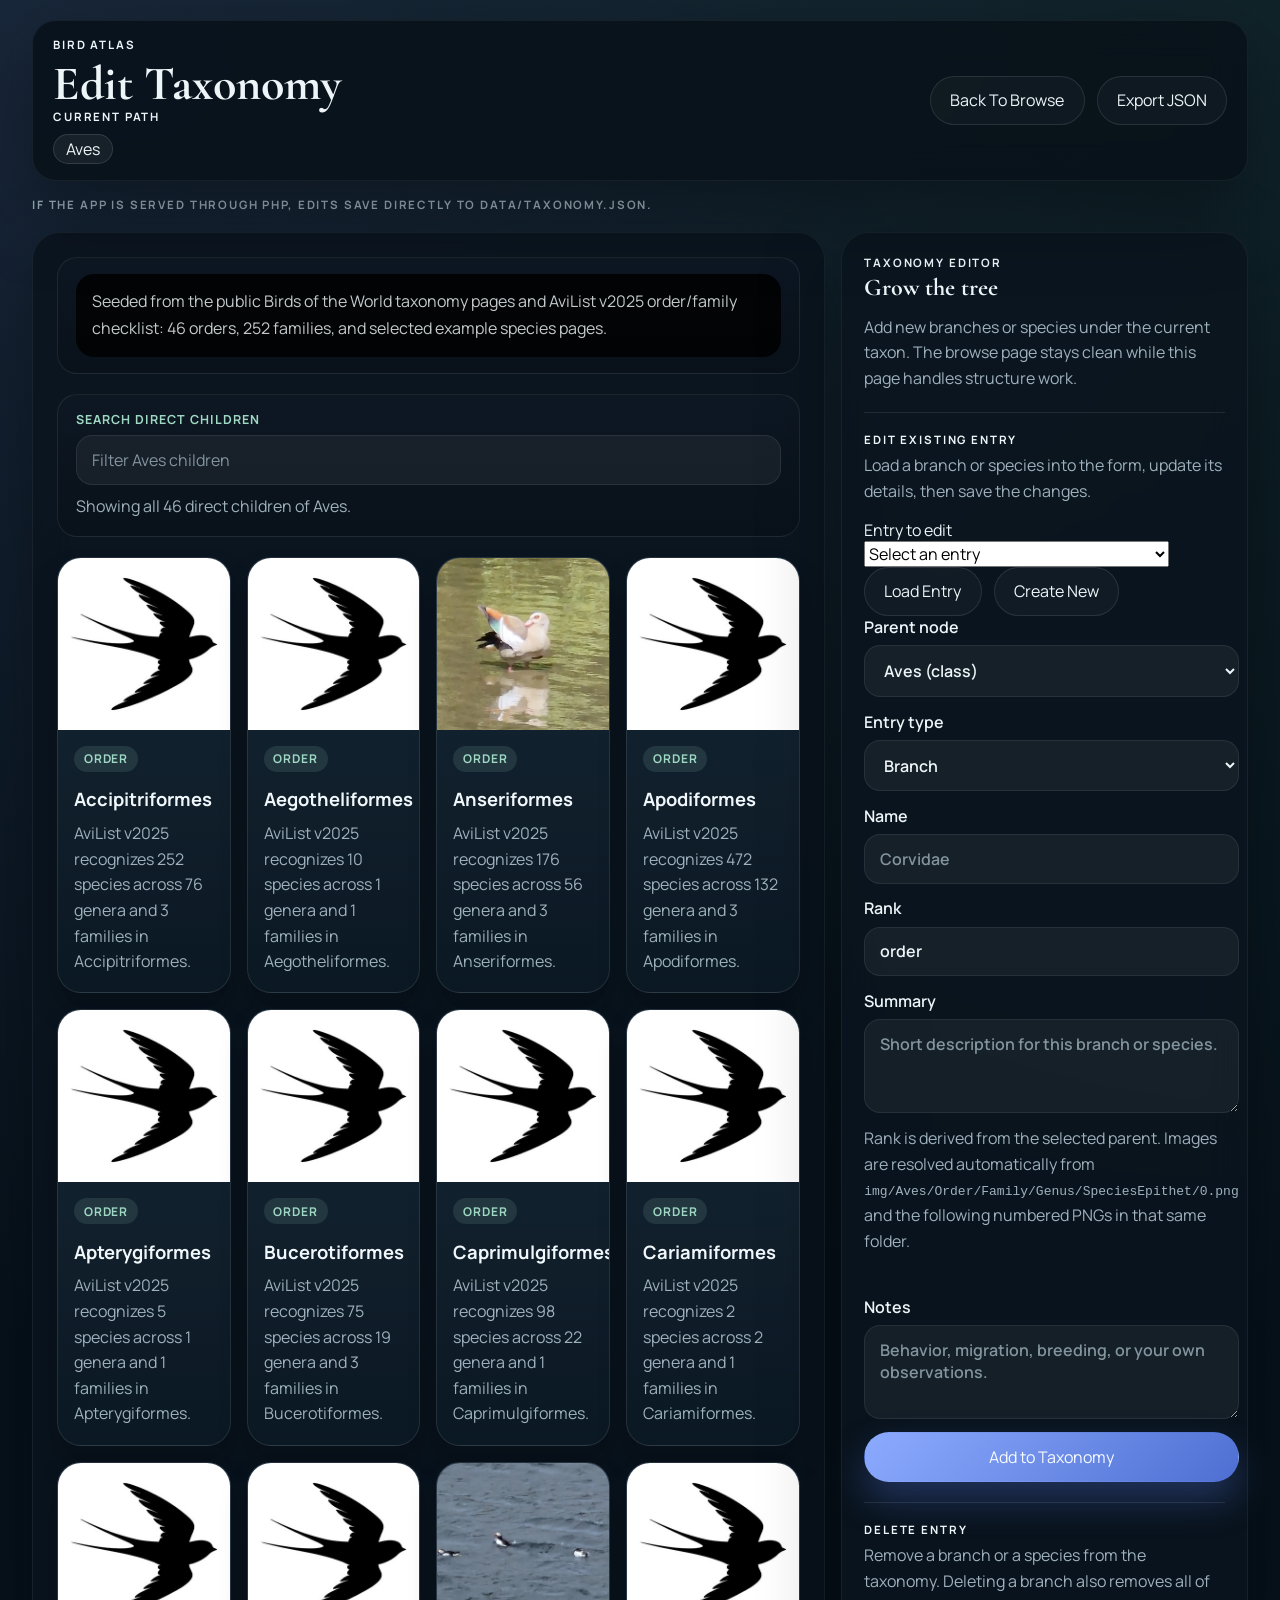
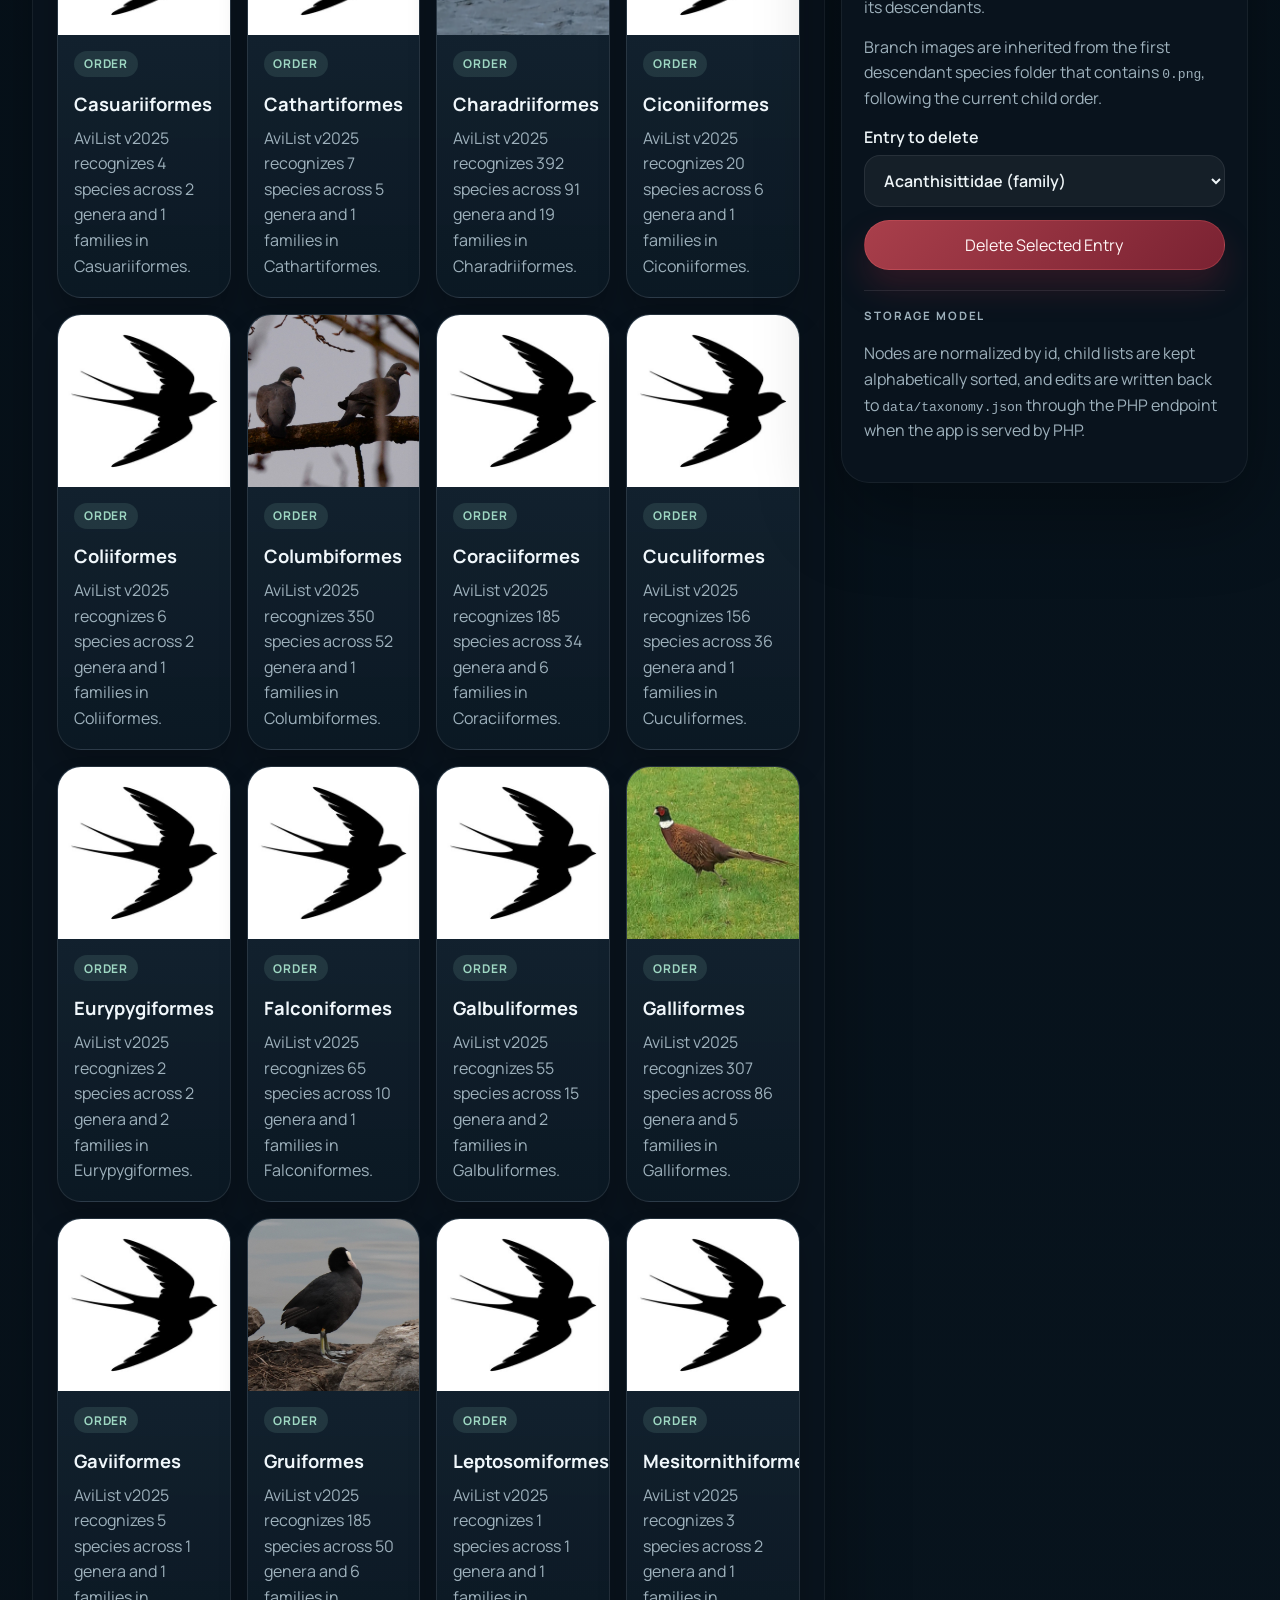
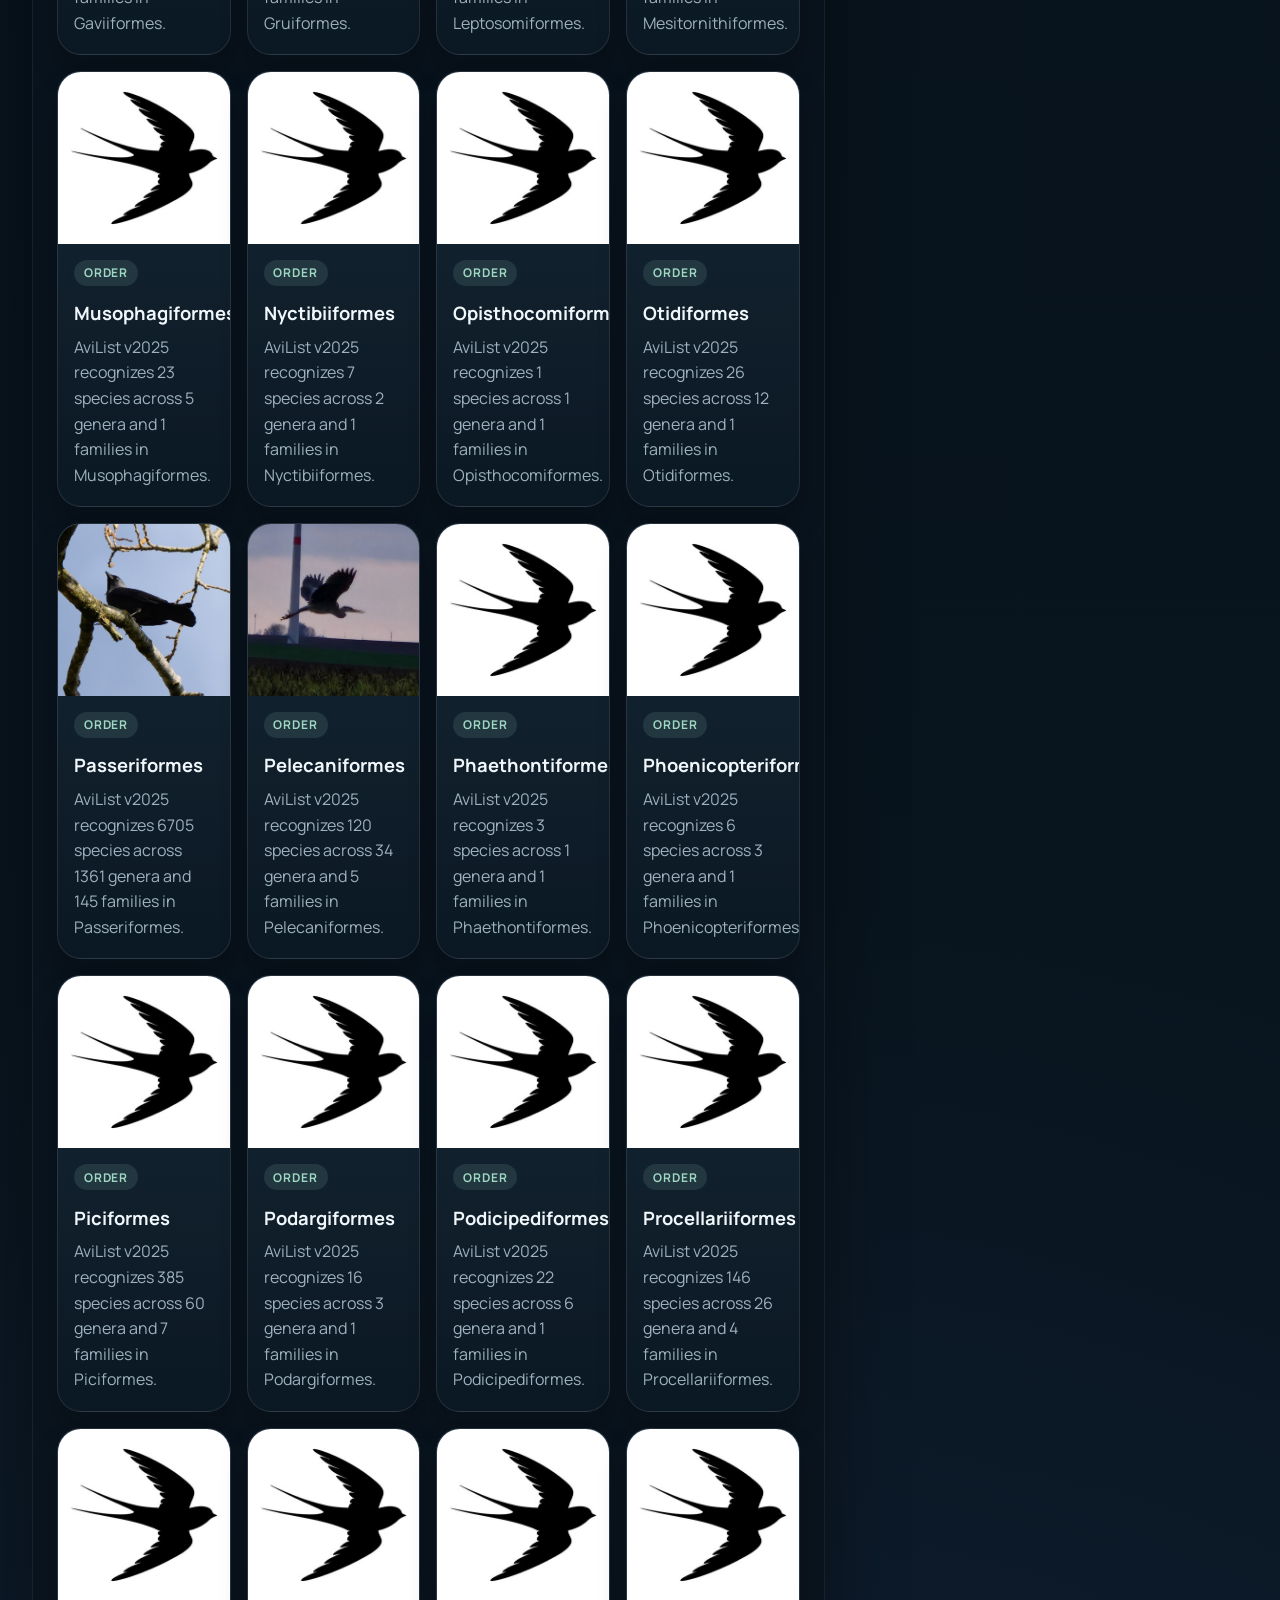
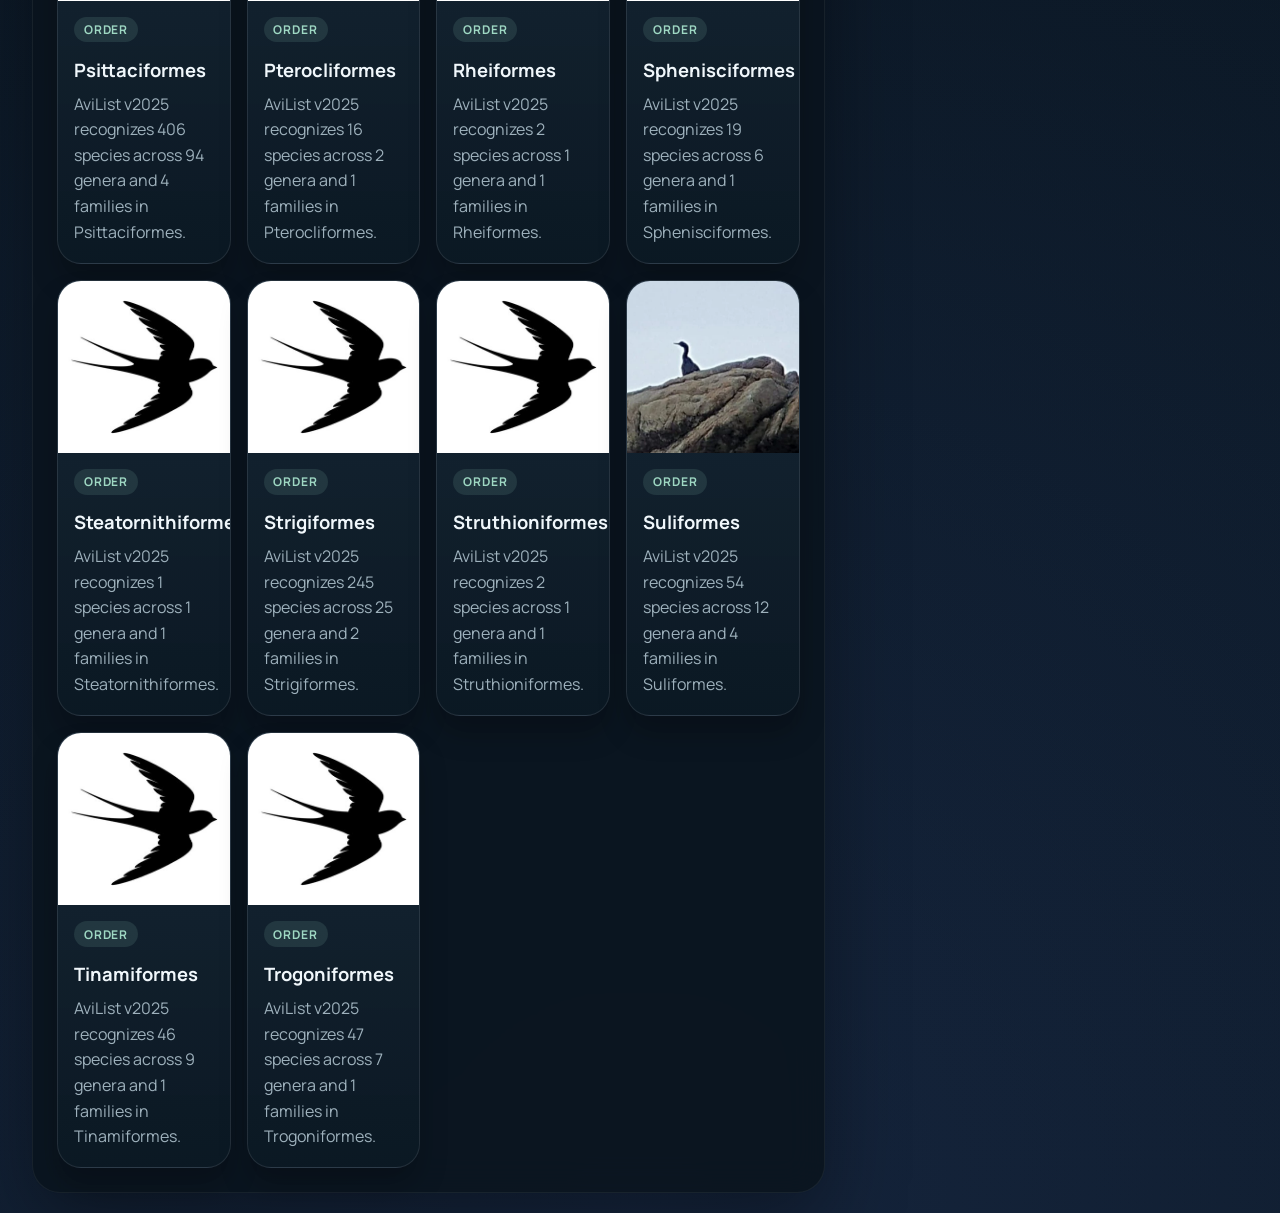
==== edit.html @ 766e28b5 "first commit" ====
<!DOCTYPE html>
<html lang="en">
  <head>
    <meta charset="UTF-8" />
    <meta name="viewport" content="width=device-width, initial-scale=1.0" />
    <title>Bird Atlas Editor</title>
    <link rel="preconnect" href="https://fonts.googleapis.com" />
    <link rel="preconnect" href="https://fonts.gstatic.com" crossorigin />
    <link
      href="https://fonts.googleapis.com/css2?family=Cormorant+Garamond:wght@500;600;700&family=Manrope:wght@400;500;600;700&display=swap"
      rel="stylesheet"
    />
    <link rel="stylesheet" href="./styles-dark.css" />
  </head>
  <body class="edit-page">
    <section class="app-screen editor-shell">
      <header class="topbar">
        <div class="topbar__meta">
          <p class="eyebrow">Bird Atlas</p>
          <h1 class="topbar__title">Edit Taxonomy</h1>
          <p class="eyebrow">Current path</p>
          <nav id="breadcrumb" class="breadcrumb" aria-label="Breadcrumb"></nav>
        </div>
        <div class="topbar__actions">
          <a class="ghost-button" id="open-browse-link" href="./browse.html">
            Back To Browse
          </a>
          <button class="ghost-button" id="export-button" type="button">
            Export JSON
          </button>
        </div>
      </header>
      <p class="eyebrow topbar-status" id="file-status"></p>

      <main class="main-grid">
        <section class="content-panel">
          <div id="view"></div>
        </section>

        <aside class="editor-panel">
          <div class="editor-panel__header">
            <p class="eyebrow">Taxonomy editor</p>
            <h2>Grow the tree</h2>
            <p>
              Add new branches or species under the current taxon. The browse
              page stays clean while this page handles structure work.
            </p>
          </div>

          <section class="delete-panel">
            <p class="eyebrow">Edit existing entry</p>
            <p class="delete-copy">
              Load a branch or species into the form, update its details, then
              save the changes.
            </p>
            <label>
              Entry to edit
              <select id="edit-node-id" name="editNodeId"></select>
            </label>
            <div class="topbar__actions">
              <button class="ghost-button" id="load-entry-button" type="button">
                Load Entry
              </button>
              <button
                class="ghost-button hidden"
                id="cancel-edit-button"
                type="button"
              >
                Create New
              </button>
            </div>
          </section>

          <form id="editor-form" class="editor-form">
            <label>
              Parent node
              <select id="parent-id" name="parentId" required></select>
            </label>

            <label>
              Entry type
              <select id="node-type" name="nodeType">
                <option value="taxon">Branch</option>
                <option value="species">Leaf</option>
              </select>
            </label>

            <label>
              Name
              <input id="label" name="label" type="text" placeholder="Corvidae" required />
            </label>

            <label>
              Rank
              <input id="rank" name="rank" type="text" placeholder="Automatic" required readonly />
            </label>

            <label>
              Summary
              <textarea
                id="summary"
                name="summary"
                rows="3"
                placeholder="Short description for this branch or species."
              ></textarea>
            </label>

            <p class="delete-copy">
              Rank is derived from the selected parent. Images are resolved
              automatically from
              <code>img/Aves/Order/Family/Genus/SpeciesEpithet/0.png</code>
              and the following numbered PNGs in that same folder.
            </p>

            <div id="leaf-fields" class="leaf-fields"></div>

            <label id="species-extra" class="hidden">
              Notes
              <textarea
                id="notes"
                name="notes"
                rows="3"
                placeholder="Behavior, migration, breeding, or your own observations."
              ></textarea>
            </label>

            <button class="primary-button" id="submit-button" type="submit">
              Add to Taxonomy
            </button>
          </form>

          <section class="delete-panel">
            <p class="eyebrow">Delete entry</p>
            <p class="delete-copy">
              Remove a branch or a species from the taxonomy. Deleting a branch
              also removes all of its descendants.
            </p>
            <p class="delete-copy">
              Branch images are inherited from the first descendant species
              folder that contains <code>0.png</code>, following the current
              child order.
            </p>
            <form id="delete-form" class="delete-form">
              <label>
                Entry to delete
                <select id="delete-node-id" name="deleteNodeId"></select>
              </label>
              <button class="danger-button" type="submit">Delete Selected Entry</button>
            </form>
          </section>

          <div class="storage-note">
            <p class="eyebrow">Storage model</p>
            <p>
              Nodes are normalized by id, child lists are kept alphabetically
              sorted, and edits are written back to
              <code>data/taxonomy.json</code> through the PHP endpoint when the
              app is served by PHP.
            </p>
          </div>
        </aside>
      </main>
    </section>

    <template id="leaf-field-template">
      <label class="dynamic-field">
        <span></span>
        <input type="text" />
      </label>
    </template>

    <script type="module" src="./app.js"></script>
  </body>
</html>
---- styles-dark.css ----
:root {
  --bg: #061119;
  --bg-deep: #0d1a24;
  --panel: rgba(11, 21, 31, 0.9);
  --panel-strong: #122433;
  --text: #eef5f8;
  --text-soft: #9eb1bc;
  --accent: #8cabff;
  --accent-deep: #4e6fd2;
  --mint: #9fd8c3;
  --line: rgba(238, 245, 248, 0.1);
  --shadow: 0 28px 80px rgba(0, 0, 0, 0.36);
  --header-bg: rgba(7, 15, 23, 0.8);
}

* {
  box-sizing: border-box;
}

html {
  scroll-behavior: smooth;
}

body {
  margin: 0;
  min-height: 100vh;
  font-family: "Manrope", sans-serif;
  color: var(--text);
  background:
    radial-gradient(circle at 15% 15%, rgba(140, 171, 255, 0.16), transparent 22%),
    radial-gradient(circle at 88% 10%, rgba(104, 195, 170, 0.14), transparent 20%),
    radial-gradient(circle at 50% 100%, rgba(78, 111, 210, 0.18), transparent 34%),
    linear-gradient(180deg, #030c13 0%, #09141d 55%, #0d1a24 100%);
}

button,
a,
input,
select,
textarea {
  font: inherit;
}

button {
  cursor: pointer;
}

.hidden {
  display: none;
}

.page-shell {
  min-height: 100vh;
}

body.browse-page,
body.edit-page {
  background:
    radial-gradient(circle at top left, rgba(140, 171, 255, 0.14), transparent 22%),
    radial-gradient(circle at 100% 0%, rgba(104, 195, 170, 0.1), transparent 22%),
    radial-gradient(circle at 50% 100%, rgba(78, 111, 210, 0.16), transparent 32%),
    linear-gradient(180deg, #051019 0%, #0a1620 100%);
}

.hero-screen {
  position: relative;
  min-height: 100vh;
  display: grid;
  place-items: center;
  overflow: hidden;
}

.hero-screen__backdrop {
  position: absolute;
  inset: 0;
  background:
    linear-gradient(rgba(4, 10, 16, 0.28), rgba(4, 10, 16, 0.8)),
    url("/img/Aves/Passeriformes/Paridae/Cyanistes/Caeruleus/0.png")
      center/cover no-repeat;
  transform: scale(1.04);
}

.hero-screen__backdrop::after {
  content: "";
  position: absolute;
  inset: 0;
  background:
    radial-gradient(circle at 18% 22%, rgba(140, 171, 255, 0.18), transparent 26%),
    radial-gradient(circle at 80% 25%, rgba(104, 195, 170, 0.16), transparent 28%);
  animation: drift 18s ease-in-out infinite alternate;
}

.hero-screen__content {
  position: relative;
  z-index: 1;
  width: min(760px, calc(100% - 2.5rem));
  padding: 3rem;
  border: 1px solid rgba(255, 255, 255, 0.12);
  border-radius: 32px;
  color: #f5fbff;
  background: rgba(7, 16, 24, 0.42);
  backdrop-filter: blur(18px);
  box-shadow: var(--shadow);
  animation: rise 0.8s ease;
}

.eyebrow {
  margin: 0 0 0.4rem;
  text-transform: uppercase;
  letter-spacing: 0.16em;
  font-size: 0.72rem;
  font-weight: 700;
}

.hero-screen h1,
.editor-panel h2,
.view-heading h2,
.species-hero h2,
.topbar__title {
  margin: 0;
  font-family: "Cormorant Garamond", serif;
  line-height: 0.92;
}

.hero-screen h1 {
  font-size: clamp(4rem, 10vw, 7rem);
}

.hero-copy {
  width: min(100%, 32rem);
  margin: 1.25rem 0 0;
  font-size: 1.05rem;
  line-height: 1.7;
  color: rgba(238, 245, 248, 0.82);
}

.hero-actions,
.topbar__actions {
  display: flex;
  flex-wrap: wrap;
  gap: 0.75rem;
}

.topbar-status {
  margin: 0 0 1.25rem;
  color: var(--text-soft);
}

.hero-actions {
  margin-top: 1.8rem;
}

.primary-button,
.ghost-button {
  display: inline-flex;
  align-items: center;
  justify-content: center;
  min-height: 3rem;
  padding: 0.8rem 1.2rem;
  border-radius: 999px;
  border: 1px solid transparent;
  text-decoration: none;
  transition:
    transform 160ms ease,
    background 160ms ease,
    border-color 160ms ease,
    box-shadow 160ms ease;
}

.primary-button {
  color: #f7fbff;
  background: linear-gradient(135deg, var(--accent) 0%, var(--accent-deep) 100%);
  box-shadow: 0 18px 36px rgba(78, 111, 210, 0.34);
}

.ghost-button {
  color: inherit;
  background: rgba(255, 255, 255, 0.03);
  border-color: rgba(255, 255, 255, 0.1);
}

.primary-button:hover,
.ghost-button:hover,
.card:hover,
.breadcrumb button:hover {
  transform: translateY(-2px);
}

.app-screen {
  padding: 1.25rem;
}

.browser-shell {
  width: min(1240px, calc(100% - 1.5rem));
  margin: 0 auto;
}

.editor-shell {
  width: min(1380px, calc(100% - 1.5rem));
  margin: 0 auto;
}

.topbar {
  position: sticky;
  top: 0;
  z-index: 10;
  display: flex;
  justify-content: space-between;
  gap: 1rem;
  align-items: center;
  padding: 1rem 1.25rem;
  margin-bottom: 1rem;
  border: 1px solid rgba(255, 255, 255, 0.06);
  border-radius: 24px;
  color: #eef5f8;
  background: var(--header-bg);
  backdrop-filter: blur(18px);
  box-shadow: var(--shadow);
}

.topbar__meta {
  display: grid;
  gap: 0.2rem;
}

.topbar__title {
  font-size: clamp(2rem, 4vw, 3rem);
}

.breadcrumb {
  display: flex;
  flex-wrap: wrap;
  gap: 0.55rem;
  align-items: center;
}

.breadcrumb button {
  padding: 0.2rem 0.75rem;
  border-radius: 999px;
  border: 1px solid rgba(255, 255, 255, 0.12);
  color: #eef5f8;
  background: rgba(255, 255, 255, 0.06);
}

.breadcrumb span {
  opacity: 0.62;
}

.main-grid {
  display: grid;
  grid-template-columns: minmax(0, 1.85fr) minmax(310px, 0.95fr);
  gap: 1rem;
}

.browse-layout {
  display: block;
}

.content-panel,
.editor-panel {
  border: 1px solid rgba(255, 255, 255, 0.06);
  border-radius: 28px;
  background: var(--panel);
  box-shadow: var(--shadow);
  backdrop-filter: blur(18px);
}

.content-panel {
  padding: 1.5rem;
}

.browse-panel {
  min-height: calc(100vh - 8rem);
}

.editor-panel {
  padding: 1.4rem;
  position: sticky;
  top: 6.8rem;
  height: fit-content;
}

.editor-panel__header p:last-child {
  color: var(--text-soft);
  line-height: 1.6;
}

.view-heading,
.species-hero {
  display: grid;
  gap: 0.9rem;
}

.view-heading {
  margin-bottom: 1.25rem;
}

.view-heading--hero {
  min-height: 244px;
  padding: 1.4rem;
  border: 1px solid rgba(255, 255, 255, 0.08);
  border-radius: 28px;
  align-content: end;
  color: #f4fbff;
  background: linear-gradient(180deg, rgba(14, 24, 35, 0.96), rgba(9, 18, 27, 0.98));
}

.view-heading--hero .summary {
  color: rgba(238, 245, 248, 0.84);
}

.browse-intro {
  margin-bottom: 1.25rem;
  padding: 1rem 1.1rem;
  border: 1px solid rgba(255, 255, 255, 0.08);
  border-radius: 20px;
  background: linear-gradient(180deg, rgba(14, 24, 35, 0.96), rgba(9, 18, 27, 0.98));
}

.browse-intro .summary {
  color: rgba(238, 245, 248, 0.82);
}

.branch-search {
  display: grid;
  gap: 0.6rem;
  margin-bottom: 1.25rem;
  padding: 1rem 1.1rem;
  border: 1px solid rgba(255, 255, 255, 0.08);
  border-radius: 20px;
  background: linear-gradient(180deg, rgba(14, 24, 35, 0.96), rgba(9, 18, 27, 0.98));
}

.branch-search__field {
  display: grid;
  gap: 0.45rem;
}

.branch-search__label {
  font-size: 0.78rem;
  font-weight: 700;
  letter-spacing: 0.08em;
  text-transform: uppercase;
  color: var(--mint);
}

.branch-search__field input {
  width: 100%;
  padding: 0.8rem 0.95rem;
  color: var(--text);
  border: 1px solid rgba(255, 255, 255, 0.08);
  border-radius: 16px;
  background: rgba(255, 255, 255, 0.05);
}

.branch-search__field input::placeholder {
  color: rgba(158, 177, 188, 0.8);
}

.branch-search__status {
  margin: 0;
  color: var(--text-soft);
  line-height: 1.6;
}

.image-copy-box {
  display: grid;
  gap: 0.75rem;
  width: fit-content;
  max-width: min(100%, 52rem);
  padding: 0.9rem 1rem;
  border-radius: 18px;
  background: rgba(0, 0, 0, 0.82);
}

.image-copy-box .eyebrow,
.image-copy-box h2,
.image-copy-box .summary {
  max-width: 100%;
}

.view-heading h2,
.species-hero h2 {
  font-size: clamp(2.4rem, 4vw, 4rem);
}

.summary {
  margin: 0;
  max-width: 48rem;
  line-height: 1.7;
  color: var(--text-soft);
}

.card-grid,
.detail-grid {
  display: grid;
  gap: 1rem;
}

.card-grid {
  grid-template-columns: repeat(4, minmax(0, 1fr));
}

.card {
  border: 1px solid var(--line);
  border-radius: 24px;
  padding: 0;
  overflow: hidden;
  background:
    linear-gradient(180deg, rgba(22, 38, 52, 0.92), rgba(11, 24, 35, 0.98)),
    var(--panel-strong);
  text-align: left;
  transition:
    transform 180ms ease,
    box-shadow 180ms ease,
    border-color 180ms ease;
  box-shadow: 0 18px 28px rgba(0, 0, 0, 0.22);
}

.card:hover {
  border-color: rgba(140, 171, 255, 0.26);
  box-shadow: 0 24px 46px rgba(0, 0, 0, 0.32);
}

.card__media {
  min-height: 172px;
  background: var(--card-image) center/cover no-repeat;
}

.card__rank {
  display: inline-block;
  margin: 1rem 1rem 0;
  padding: 0.28rem 0.6rem;
  border-radius: 999px;
  background: rgba(159, 216, 195, 0.12);
  color: var(--mint);
  font-size: 0.75rem;
  font-weight: 700;
  text-transform: uppercase;
  letter-spacing: 0.08em;
}

.card h3 {
  margin: 0.9rem 1rem 0.55rem;
  font-size: 1.15rem;
  color: #f0f7fb;
}

.card p {
  margin: 0 1rem 1.1rem;
  color: var(--text-soft);
  line-height: 1.6;
}

.species-layout {
  display: grid;
  gap: 1.2rem;
}

.species-hero {
  display: grid;
  gap: 1rem;
  border-radius: 28px;
  padding: 1.4rem;
  color: #f4fbff;
  background: linear-gradient(180deg, rgba(14, 24, 35, 0.96), rgba(9, 18, 27, 0.98));
  box-shadow: inset 0 0 0 1px rgba(255, 255, 255, 0.06);
}

.species-gallery {
  display: grid;
  grid-template-columns: auto minmax(0, 1fr) auto;
  gap: 0.9rem;
  align-items: center;
  width: min(100%, 56rem);
  margin: 0 auto;
}

.species-gallery__frame {
  aspect-ratio: 5 / 4;
  border-radius: 24px;
  overflow: hidden;
  border: 1px solid rgba(255, 255, 255, 0.08);
  background: rgba(0, 0, 0, 0.75);
}

.species-gallery__image {
  display: block;
  width: 100%;
  height: 100%;
  object-fit: contain;
  background: #000;
}

.gallery-button {
  width: 2.8rem;
  height: 2.8rem;
  border: 1px solid rgba(255, 255, 255, 0.14);
  border-radius: 999px;
  color: #f4fbff;
  background: rgba(0, 0, 0, 0.75);
  font-size: 1.5rem;
  line-height: 1;
}

.gallery-button:disabled {
  opacity: 0.45;
  cursor: default;
}

.species-gallery__status {
  grid-column: 1 / -1;
  margin: 0;
  text-align: center;
  color: var(--text-soft);
}

.species-meta {
  display: flex;
  flex-wrap: wrap;
  gap: 0.65rem;
}

.species-meta span {
  padding: 0.35rem 0.75rem;
  border-radius: 999px;
  background: rgba(255, 255, 255, 0.1);
}

.detail-grid {
  grid-template-columns: repeat(auto-fit, minmax(180px, 1fr));
}

.detail-card,
.notes-card {
  border: 1px solid var(--line);
  border-radius: 24px;
  padding: 1rem;
  background: linear-gradient(180deg, rgba(20, 33, 45, 0.9), rgba(12, 23, 33, 0.96));
  box-shadow: 0 14px 30px rgba(0, 0, 0, 0.18);
}

.detail-card h3,
.notes-card h3 {
  margin: 0 0 0.5rem;
  font-size: 0.9rem;
  text-transform: uppercase;
  letter-spacing: 0.08em;
  color: var(--mint);
}

.detail-card p,
.notes-card p {
  margin: 0;
  color: var(--text-soft);
  line-height: 1.7;
}

.editor-form {
  display: grid;
  gap: 0.85rem;
}

.editor-form label,
.dynamic-field {
  display: grid;
  gap: 0.45rem;
  font-weight: 600;
}

.editor-form input,
.editor-form select,
.editor-form textarea {
  width: 100%;
  padding: 0.8rem 0.95rem;
  color: var(--text);
  border: 1px solid rgba(255, 255, 255, 0.08);
  border-radius: 16px;
  background: rgba(255, 255, 255, 0.05);
}

.editor-form input::placeholder,
.editor-form textarea::placeholder {
  color: rgba(158, 177, 188, 0.8);
}

.leaf-fields {
  display: grid;
  gap: 0.85rem;
}

.delete-panel {
  margin-top: 1.25rem;
  padding-top: 1.2rem;
  border-top: 1px solid var(--line);
}

.delete-copy {
  margin: 0 0 0.9rem;
  color: var(--text-soft);
  line-height: 1.6;
}

.delete-form {
  display: grid;
  gap: 0.85rem;
}

.delete-form label {
  display: grid;
  gap: 0.45rem;
  font-weight: 600;
}

.delete-form select {
  width: 100%;
  padding: 0.8rem 0.95rem;
  color: var(--text);
  border: 1px solid rgba(255, 255, 255, 0.08);
  border-radius: 16px;
  background: rgba(255, 255, 255, 0.05);
}

.danger-button {
  display: inline-flex;
  align-items: center;
  justify-content: center;
  min-height: 3rem;
  padding: 0.8rem 1.2rem;
  border: 1px solid rgba(255, 118, 118, 0.24);
  border-radius: 999px;
  color: #fff5f5;
  background: linear-gradient(135deg, #a93f4b 0%, #7a2232 100%);
  box-shadow: 0 18px 32px rgba(122, 34, 50, 0.32);
}

.danger-button:disabled {
  cursor: not-allowed;
  opacity: 0.5;
  box-shadow: none;
}

.storage-note {
  margin-top: 1.25rem;
  padding-top: 1rem;
  border-top: 1px solid var(--line);
  color: var(--text-soft);
  line-height: 1.6;
}

.empty-state {
  padding: 2rem;
  border: 1px dashed rgba(255, 255, 255, 0.14);
  border-radius: 24px;
  color: var(--text-soft);
  background: rgba(255, 255, 255, 0.03);
}

@keyframes rise {
  from {
    opacity: 0;
    transform: translateY(26px);
  }

  to {
    opacity: 1;
    transform: translateY(0);
  }
}

@keyframes drift {
  from {
    transform: translate3d(-2%, 0, 0) scale(1);
  }

  to {
    transform: translate3d(2%, -2%, 0) scale(1.04);
  }
}

@media (max-width: 980px) {
  .main-grid {
    grid-template-columns: 1fr;
  }

  .card-grid {
    grid-template-columns: repeat(2, minmax(0, 1fr));
  }

  .editor-panel {
    position: static;
  }
}

@media (max-width: 720px) {
  .hero-screen__content,
  .content-panel,
  .editor-panel,
  .topbar,
  .view-heading--hero,
  .species-hero {
    border-radius: 22px;
  }

  .hero-screen__content,
  .content-panel,
  .editor-panel {
    padding: 1.1rem;
  }

  .topbar {
    align-items: flex-start;
    flex-direction: column;
  }

  .app-screen {
    padding: 0.8rem;
  }

  .card-grid,
  .species-gallery {
    grid-template-columns: 1fr;
  }

  .gallery-button {
    width: 100%;
  }
}
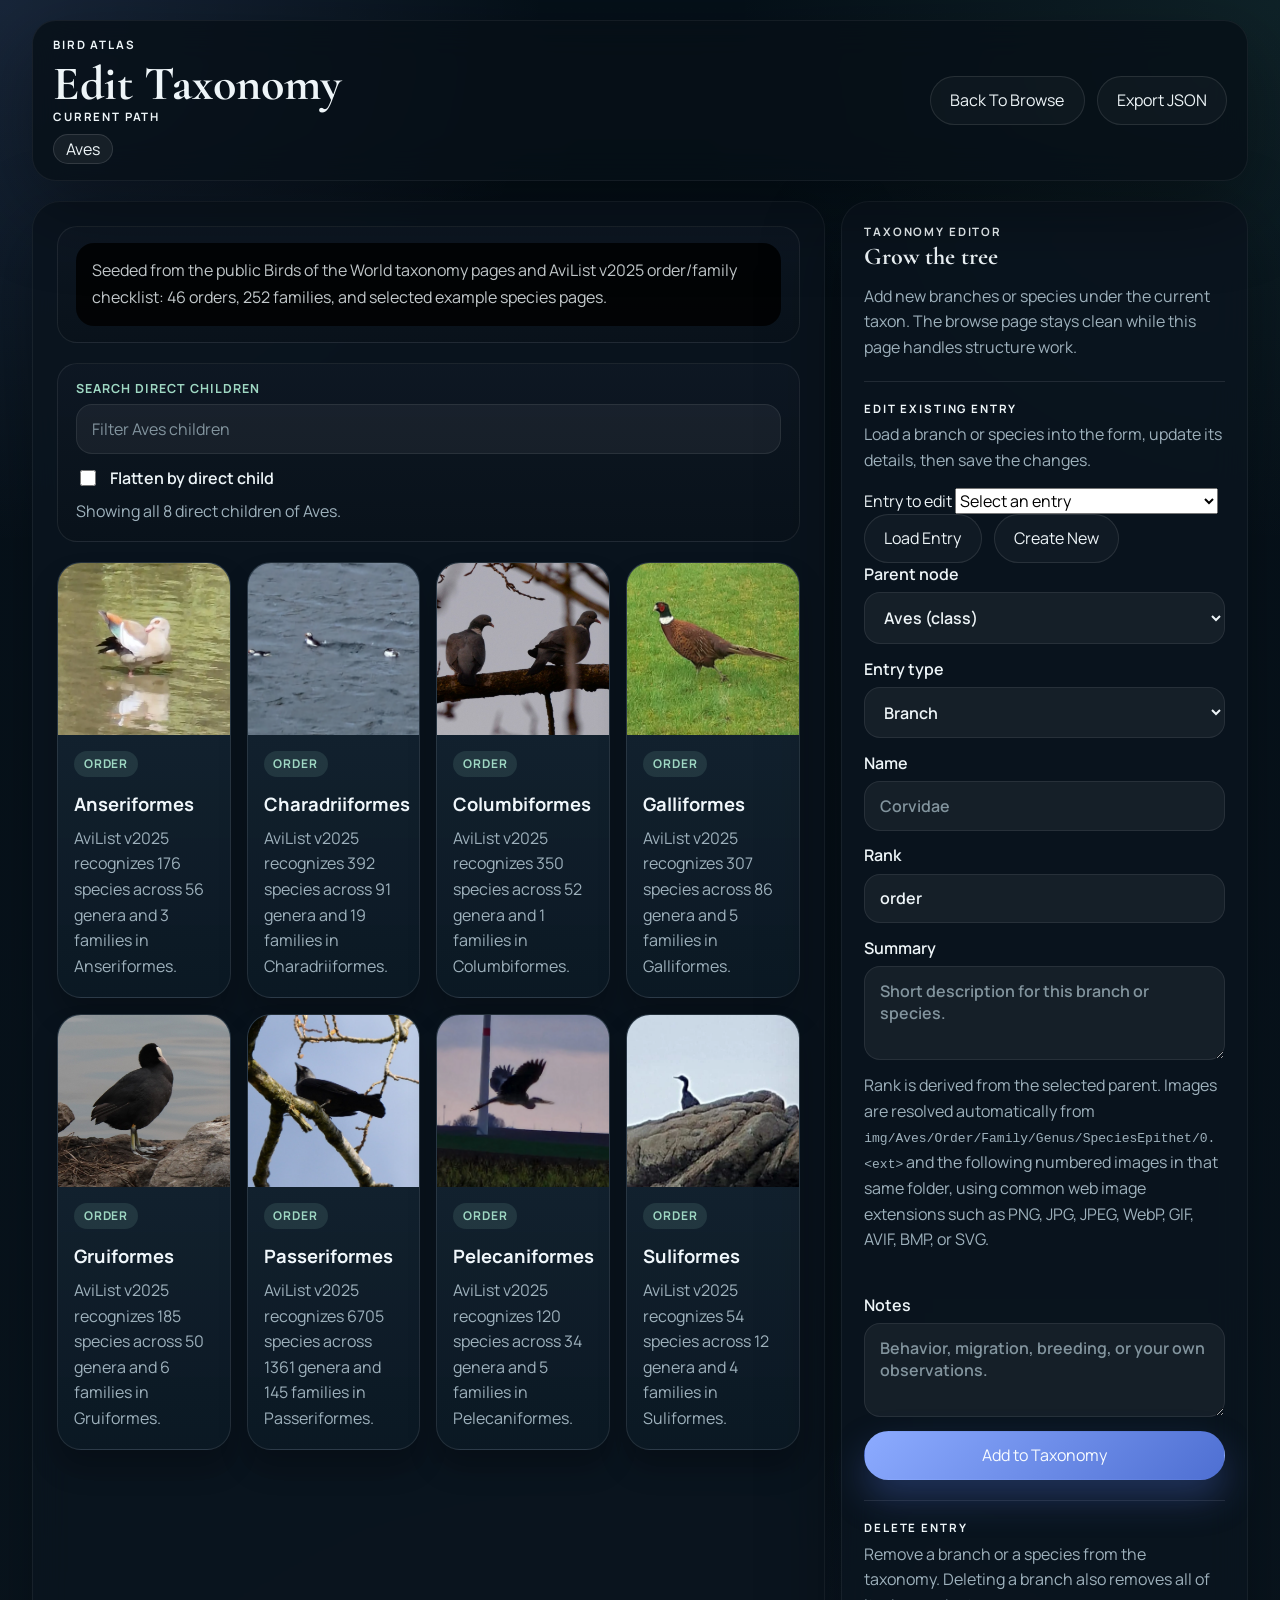
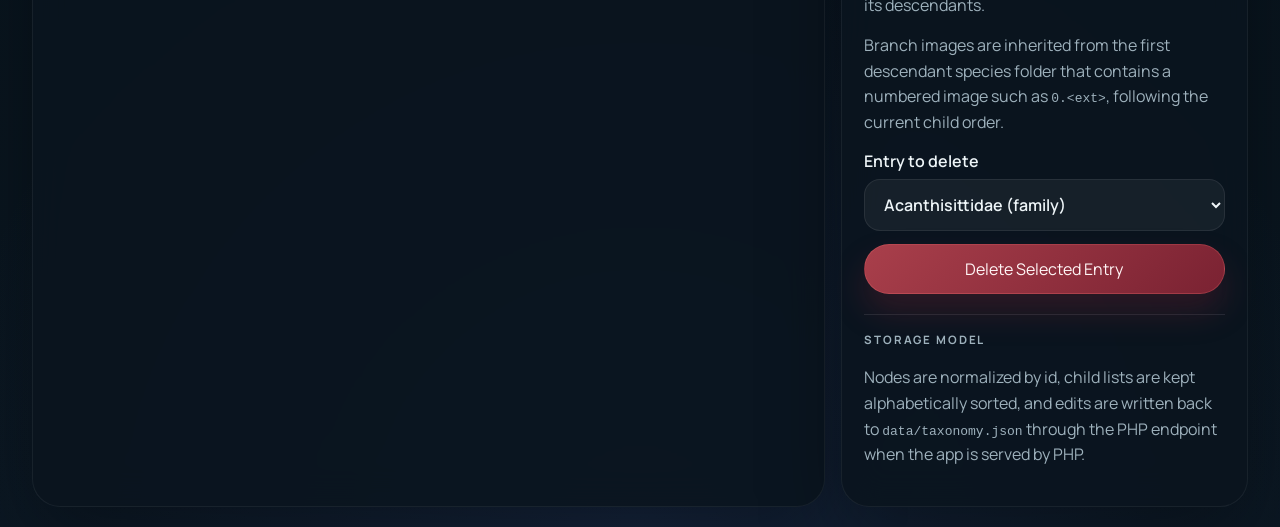
==== commit fb326c74: "2 new species" ====
--- a/edit.html
+++ b/edit.html
@@ -108,8 +108,10 @@
             <p class="delete-copy">
               Rank is derived from the selected parent. Images are resolved
               automatically from
-              <code>img/Aves/Order/Family/Genus/SpeciesEpithet/0.png</code>
-              and the following numbered PNGs in that same folder.
+              <code>img/Aves/Order/Family/Genus/SpeciesEpithet/0.&lt;ext&gt;</code>
+              and the following numbered images in that same folder, using
+              common web image extensions such as PNG, JPG, JPEG, WebP, GIF,
+              AVIF, BMP, or SVG.
             </p>
 
             <div id="leaf-fields" class="leaf-fields"></div>
@@ -137,8 +139,8 @@
             </p>
             <p class="delete-copy">
               Branch images are inherited from the first descendant species
-              folder that contains <code>0.png</code>, following the current
-              child order.
+              folder that contains a numbered image such as
+              <code>0.&lt;ext&gt;</code>, following the current child order.
             </p>
             <form id="delete-form" class="delete-form">
               <label>
--- a/styles-dark.css
+++ b/styles-dark.css
@@ -41,8 +41,17 @@
   font: inherit;
 }
 
+img {
+  max-width: 100%;
+}
+
 button {
   cursor: pointer;
+}
+
+code {
+  overflow-wrap: anywhere;
+  word-break: break-word;
 }
 
 .hidden {
@@ -75,7 +84,7 @@
   inset: 0;
   background:
     linear-gradient(rgba(4, 10, 16, 0.28), rgba(4, 10, 16, 0.8)),
-    url("/img/Aves/Passeriformes/Paridae/Cyanistes/Caeruleus/0.png")
+    url("./img/Aves/Passeriformes/Paridae/Cyanistes/Caeruleus/0.png")
       center/cover no-repeat;
   transform: scale(1.04);
 }
@@ -221,6 +230,7 @@
 .topbar__meta {
   display: grid;
   gap: 0.2rem;
+  min-width: 0;
 }
 
 .topbar__title {
@@ -232,6 +242,7 @@
   flex-wrap: wrap;
   gap: 0.55rem;
   align-items: center;
+  min-width: 0;
 }
 
 .breadcrumb button {
@@ -240,6 +251,8 @@
   border: 1px solid rgba(255, 255, 255, 0.12);
   color: #eef5f8;
   background: rgba(255, 255, 255, 0.06);
+  max-width: 100%;
+  overflow-wrap: anywhere;
 }
 
 .breadcrumb span {
@@ -258,6 +271,7 @@
 
 .content-panel,
 .editor-panel {
+  min-width: 0;
   border: 1px solid rgba(255, 255, 255, 0.06);
   border-radius: 28px;
   background: var(--panel);
@@ -276,7 +290,7 @@
 .editor-panel {
   padding: 1.4rem;
   position: sticky;
-  top: 6.8rem;
+  top: 1rem;
   height: fit-content;
 }
 
@@ -336,6 +350,11 @@
   gap: 0.45rem;
 }
 
+.branch-search__controls {
+  display: grid;
+  gap: 0.85rem;
+}
+
 .branch-search__label {
   font-size: 0.78rem;
   font-weight: 700;
@@ -357,6 +376,21 @@
   color: rgba(158, 177, 188, 0.8);
 }
 
+.branch-toggle {
+  display: inline-flex;
+  align-items: center;
+  gap: 0.7rem;
+  width: fit-content;
+  color: var(--text);
+  font-weight: 600;
+}
+
+.branch-toggle input {
+  width: 1rem;
+  height: 1rem;
+  accent-color: var(--mint);
+}
+
 .branch-search__status {
   margin: 0;
   color: var(--text-soft);
@@ -366,7 +400,7 @@
 .image-copy-box {
   display: grid;
   gap: 0.75rem;
-  width: fit-content;
+  width: min(100%, 52rem);
   max-width: min(100%, 52rem);
   padding: 0.9rem 1rem;
   border-radius: 18px;
@@ -399,6 +433,31 @@
 
 .card-grid {
   grid-template-columns: repeat(4, minmax(0, 1fr));
+}
+
+.card-grid--grouped {
+  grid-template-columns: 1fr;
+  gap: 1.5rem;
+}
+
+.branch-group {
+  display: grid;
+  gap: 0.85rem;
+}
+
+.branch-group__title {
+  padding: 0;
+  border: 0;
+  background: none;
+  color: #f0f7fb;
+  font-family: "Cormorant Garamond", serif;
+  font-size: clamp(2rem, 3vw, 2.7rem);
+  font-weight: 700;
+  text-align: left;
+}
+
+.branch-group__title:hover {
+  color: var(--mint);
 }
 
 .card {
@@ -424,7 +483,17 @@
 
 .card__media {
   min-height: 172px;
-  background: var(--card-image) center/cover no-repeat;
+  background:
+    linear-gradient(180deg, rgba(12, 24, 34, 0.8), rgba(7, 15, 23, 0.92)),
+    #09141d;
+}
+
+.card__image {
+  display: block;
+  width: 100%;
+  min-height: 172px;
+  aspect-ratio: 5 / 4;
+  object-fit: cover;
 }
 
 .card__rank {
@@ -469,6 +538,9 @@
 
 .species-gallery {
   display: grid;
+  grid-template-areas:
+    "prev frame next"
+    "status status status";
   grid-template-columns: auto minmax(0, 1fr) auto;
   gap: 0.9rem;
   align-items: center;
@@ -477,6 +549,7 @@
 }
 
 .species-gallery__frame {
+  grid-area: frame;
   aspect-ratio: 5 / 4;
   border-radius: 24px;
   overflow: hidden;
@@ -503,13 +576,21 @@
   line-height: 1;
 }
 
+[data-gallery-action="prev"] {
+  grid-area: prev;
+}
+
+[data-gallery-action="next"] {
+  grid-area: next;
+}
+
 .gallery-button:disabled {
   opacity: 0.45;
   cursor: default;
 }
 
 .species-gallery__status {
-  grid-column: 1 / -1;
+  grid-area: status;
   margin: 0;
   text-align: center;
   color: var(--text-soft);
@@ -648,6 +729,11 @@
   line-height: 1.6;
 }
 
+.topbar > .topbar__actions,
+.delete-panel .topbar__actions {
+  min-width: 0;
+}
+
 .empty-state {
   padding: 2rem;
   border: 1px dashed rgba(255, 255, 255, 0.14);
@@ -679,6 +765,15 @@
 }
 
 @media (max-width: 980px) {
+  .topbar {
+    align-items: flex-start;
+    flex-direction: column;
+  }
+
+  .topbar > .topbar__actions {
+    width: 100%;
+  }
+
   .main-grid {
     grid-template-columns: 1fr;
   }
@@ -693,6 +788,11 @@
 }
 
 @media (max-width: 720px) {
+  .hero-screen {
+    padding: 1rem;
+    place-items: end center;
+  }
+
   .hero-screen__content,
   .content-panel,
   .editor-panel,
@@ -708,21 +808,146 @@
     padding: 1.1rem;
   }
 
+  .hero-screen__content {
+    width: 100%;
+  }
+
+  .hero-screen h1 {
+    font-size: clamp(3rem, 16vw, 4.8rem);
+  }
+
+  .hero-copy {
+    width: 100%;
+    font-size: 1rem;
+    line-height: 1.6;
+  }
+
   .topbar {
+    position: static;
     align-items: flex-start;
     flex-direction: column;
+    padding: 1rem;
+    gap: 0.85rem;
+  }
+
+  .topbar__title {
+    font-size: clamp(1.8rem, 10vw, 2.5rem);
+  }
+
+  .topbar > .topbar__actions {
+    display: grid;
+    grid-template-columns: 1fr;
+  }
+
+  .topbar > .topbar__actions > *,
+  .hero-actions > *,
+  .editor-form > .primary-button,
+  .delete-form > .danger-button {
+    width: 100%;
   }
 
   .app-screen {
     padding: 0.8rem;
   }
 
+  .topbar-status {
+    margin-bottom: 1rem;
+  }
+
+  .breadcrumb {
+    flex-wrap: nowrap;
+    overflow-x: auto;
+    padding-bottom: 0.25rem;
+    -webkit-overflow-scrolling: touch;
+    scrollbar-width: thin;
+  }
+
+  .breadcrumb button,
+  .breadcrumb span {
+    flex: 0 0 auto;
+  }
+
+  .browse-panel,
+  .view-heading--hero {
+    min-height: 0;
+  }
+
+  .browse-intro,
+  .branch-search,
+  .view-heading--hero,
+  .species-hero {
+    padding: 1.1rem;
+  }
+
+  .image-copy-box {
+    width: 100%;
+    padding: 0.85rem 0.9rem;
+  }
+
   .card-grid,
+  .detail-grid {
+    grid-template-columns: 1fr;
+  }
+
+  .card-grid--grouped,
+  .branch-group .card-grid {
+    grid-template-columns: 1fr;
+  }
+
+  .card__media,
+  .card__image {
+    min-height: 0;
+  }
+
   .species-gallery {
-    grid-template-columns: 1fr;
+    grid-template-areas:
+      "frame frame"
+      "prev next"
+      "status status";
+    grid-template-columns: repeat(2, minmax(0, 1fr));
   }
 
   .gallery-button {
     width: 100%;
-  }
-}
+    height: 3rem;
+  }
+
+  .delete-panel .topbar__actions {
+    display: grid;
+    grid-template-columns: repeat(2, minmax(0, 1fr));
+  }
+
+  .species-meta span {
+    max-width: 100%;
+    overflow-wrap: anywhere;
+  }
+}
+
+@media (max-width: 520px) {
+  .hero-screen__content,
+  .content-panel,
+  .editor-panel,
+  .topbar,
+  .view-heading--hero,
+  .species-hero,
+  .detail-card,
+  .notes-card,
+  .card {
+    border-radius: 20px;
+  }
+
+  .hero-screen__content,
+  .content-panel,
+  .editor-panel,
+  .topbar {
+    padding: 1rem;
+  }
+
+  .delete-panel .topbar__actions {
+    grid-template-columns: 1fr;
+  }
+
+  .species-meta span {
+    width: 100%;
+  }
+}
